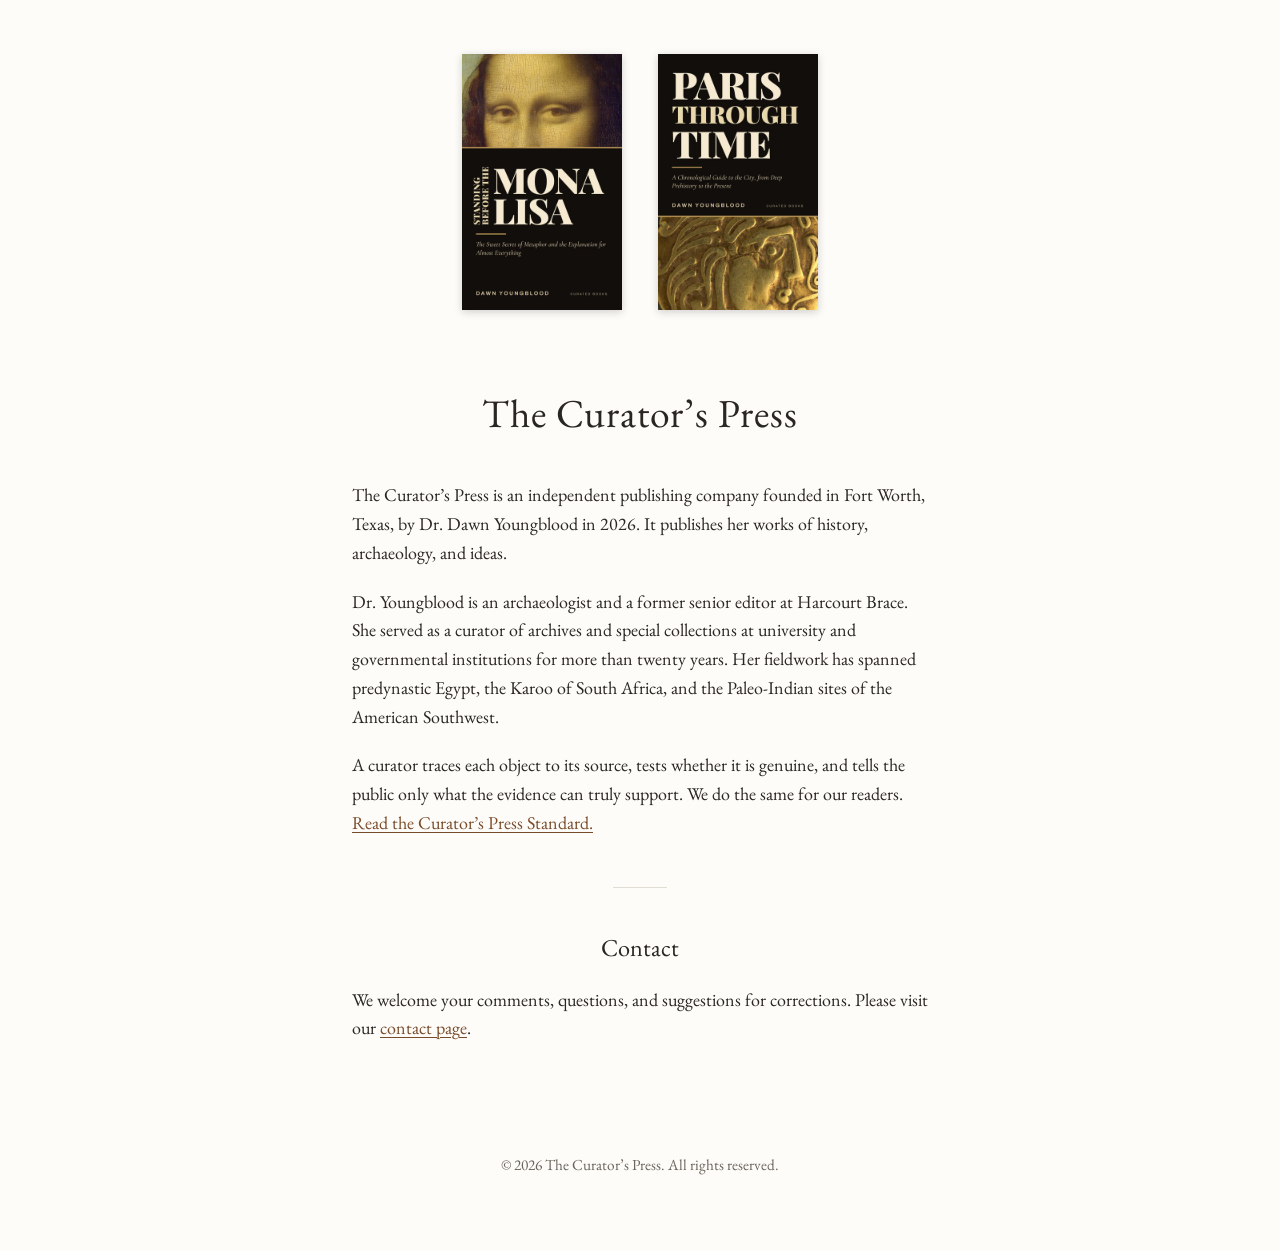
==== index.html @ b32bb32d "Add real covers, book pages with descriptions, and author-site contact link - Front covers for Stand" ====
<!doctype html>
<html lang="en">
<head>
  <meta charset="utf-8">
  <meta name="viewport" content="width=device-width, initial-scale=1">
  <link rel="preconnect" href="https://fonts.googleapis.com">
  <link rel="preconnect" href="https://fonts.gstatic.com" crossorigin>
  <link href="https://fonts.googleapis.com/css2?family=EB+Garamond:ital,wght@0,400;0,500;1,400&display=swap" rel="stylesheet">
  <link rel="stylesheet" href="/css/style.css">
  <title>The Curator’s Press</title>
  <meta name="description" content="An independent publisher in Fort Worth, Texas, presenting the works of Dr. Dawn Youngblood in history, archaeology, and ideas.">
</head>
<body>

  <!-- BOOK COVERS: one <a> per book. Each cover links to its book page in /books. -->
  <section class="shelf" aria-label="Books">
    <a href="/books/standing-before-the-mona-lisa.html" title="Standing Before the Mona Lisa"><img src="/images/covers/standing-before-the-mona-lisa.jpg" width="400" height="640" alt="Standing Before the Mona Lisa: The Sweet Secret of Metaphor and the Explanation for Almost Everything, by Dawn Youngblood"></a>
    <a href="/books/paris-through-time.html" title="Paris through Time"><img src="/images/covers/paris-through-time.jpg" width="400" height="640" alt="Paris through Time: A Chronological Guide to the City, from Deep Prehistory to the Present, by Dawn Youngblood"></a>
  </section>

  <main>
    <h1>The Curator’s Press</h1>

    <p>The Curator’s Press is an independent publishing company founded in Fort Worth, Texas, by Dr. Dawn Youngblood in 2026. It publishes her works of history, archaeology, and ideas.</p>

    <p>Dr. Youngblood is an archaeologist and a former senior editor at Harcourt Brace. She served as a curator of archives and special collections at university and governmental institutions for more than twenty years. Her fieldwork has spanned predynastic Egypt, the Karoo of South Africa, and the Paleo-Indian sites of the American Southwest.</p>

    <p>A curator traces each object to its source, tests whether it is genuine, and tells the public only what the evidence can truly support. We do the same for our readers. <a href="/standard.html">Read the Curator’s Press Standard.</a></p>

    <h2>Contact</h2>

    <p>We welcome your comments, questions, and suggestions for corrections. Please visit our <a href="https://www.dawnyoungblood.com/contact">contact page</a>.</p>
  </main>

  <footer>
    <p>© 2026 The Curator’s Press. All rights reserved.</p>
  </footer>

</body>
</html>
---- css/style.css ----
:root {
  --bg: #fdfcf9;
  --text: #2a2622;
  --muted: #6b645c;
  --accent: #7a4b2a;
  --rule: #e2ddd4;
  --measure: 34rem;
}

* { box-sizing: border-box; }

html { font-size: 112.5%; }

body {
  margin: 0;
  background: var(--bg);
  color: var(--text);
  font-family: "EB Garamond", Georgia, "Times New Roman", serif;
  line-height: 1.6;
  -webkit-font-smoothing: antialiased;
}

a { color: var(--accent); text-decoration-thickness: 1px; text-underline-offset: 3px; }
a:hover { color: var(--text); }

/* Book covers across the top */
.shelf {
  display: flex;
  flex-wrap: wrap;
  justify-content: center;
  gap: 2rem;
  padding: 3rem 1rem 1rem;
  max-width: 60rem;
  margin: 0 auto;
}
.shelf a { display: block; line-height: 0; }
.shelf img {
  width: 160px;
  height: auto;
  box-shadow: 0 2px 8px rgba(0, 0, 0, 0.18);
  transition: transform 0.2s ease, box-shadow 0.2s ease;
}
.shelf a:hover img,
.shelf a:focus-visible img {
  transform: translateY(-4px);
  box-shadow: 0 6px 16px rgba(0, 0, 0, 0.22);
}

main {
  max-width: var(--measure);
  margin: 0 auto;
  padding: 1.5rem 1rem 3rem;
}

h1 {
  font-weight: 400;
  font-size: 2.2rem;
  letter-spacing: 0.02em;
  text-align: center;
  margin: 1.5rem 0 2rem;
}
h2 {
  font-weight: 400;
  font-size: 1.35rem;
  text-align: center;
  margin: 2.75rem 0 1rem;
}
h2::before {
  content: "";
  display: block;
  width: 3rem;
  margin: 0 auto 2.25rem;
  border-top: 1px solid var(--rule);
}

p { margin: 0 0 1.1rem; }

nav.back { text-align: center; margin-top: 2.5rem; }

footer {
  text-align: center;
  color: var(--muted);
  font-size: 0.85rem;
  padding: 2rem 1rem 3rem;
}

@media (max-width: 480px) {
  html { font-size: 106%; }
  .shelf { gap: 1rem; padding-top: 2rem; }
  .shelf img { width: 130px; }
  h1 { font-size: 1.8rem; }
}

/* Book pages */
.book { max-width: 56rem; margin: 0 auto; padding: 3rem 1rem 2rem; display: grid; grid-template-columns: 240px 1fr; gap: 3rem; align-items: start; }
.book-covers img { display: block; width: 100%; height: auto; box-shadow: 0 2px 10px rgba(0, 0, 0, 0.2); }
.book-covers img + img { margin-top: 1.5rem; }
.book h1 { text-align: left; font-size: 2rem; line-height: 1.2; margin: 0 0 0.4rem; }
.book .subtitle { font-style: italic; font-size: 1.15rem; color: var(--muted); margin-bottom: 0.4rem; }
.book .author { letter-spacing: 0.08em; text-transform: uppercase; font-size: 0.85rem; margin-bottom: 1.75rem; }
.book .hook { font-weight: 500; }
.book ul { padding-left: 1.2rem; margin: 0 0 1.1rem; }
.book li { margin-bottom: 0.35rem; }
.buy { display: inline-block; margin: 0.5rem 0 1.5rem; padding: 0.55rem 1.4rem; border: 1px solid var(--accent); color: var(--accent); text-decoration: none; letter-spacing: 0.05em; }
.buy:hover { background: var(--accent); color: var(--bg); }
@media (max-width: 720px) {
  .book { grid-template-columns: 1fr; gap: 2rem; padding-top: 2rem; }
  .book-covers { max-width: 220px; margin: 0 auto; }
}
/* Hide a buy button until its Amazon link is filled in */
.buy[href="#"] { display: none; }
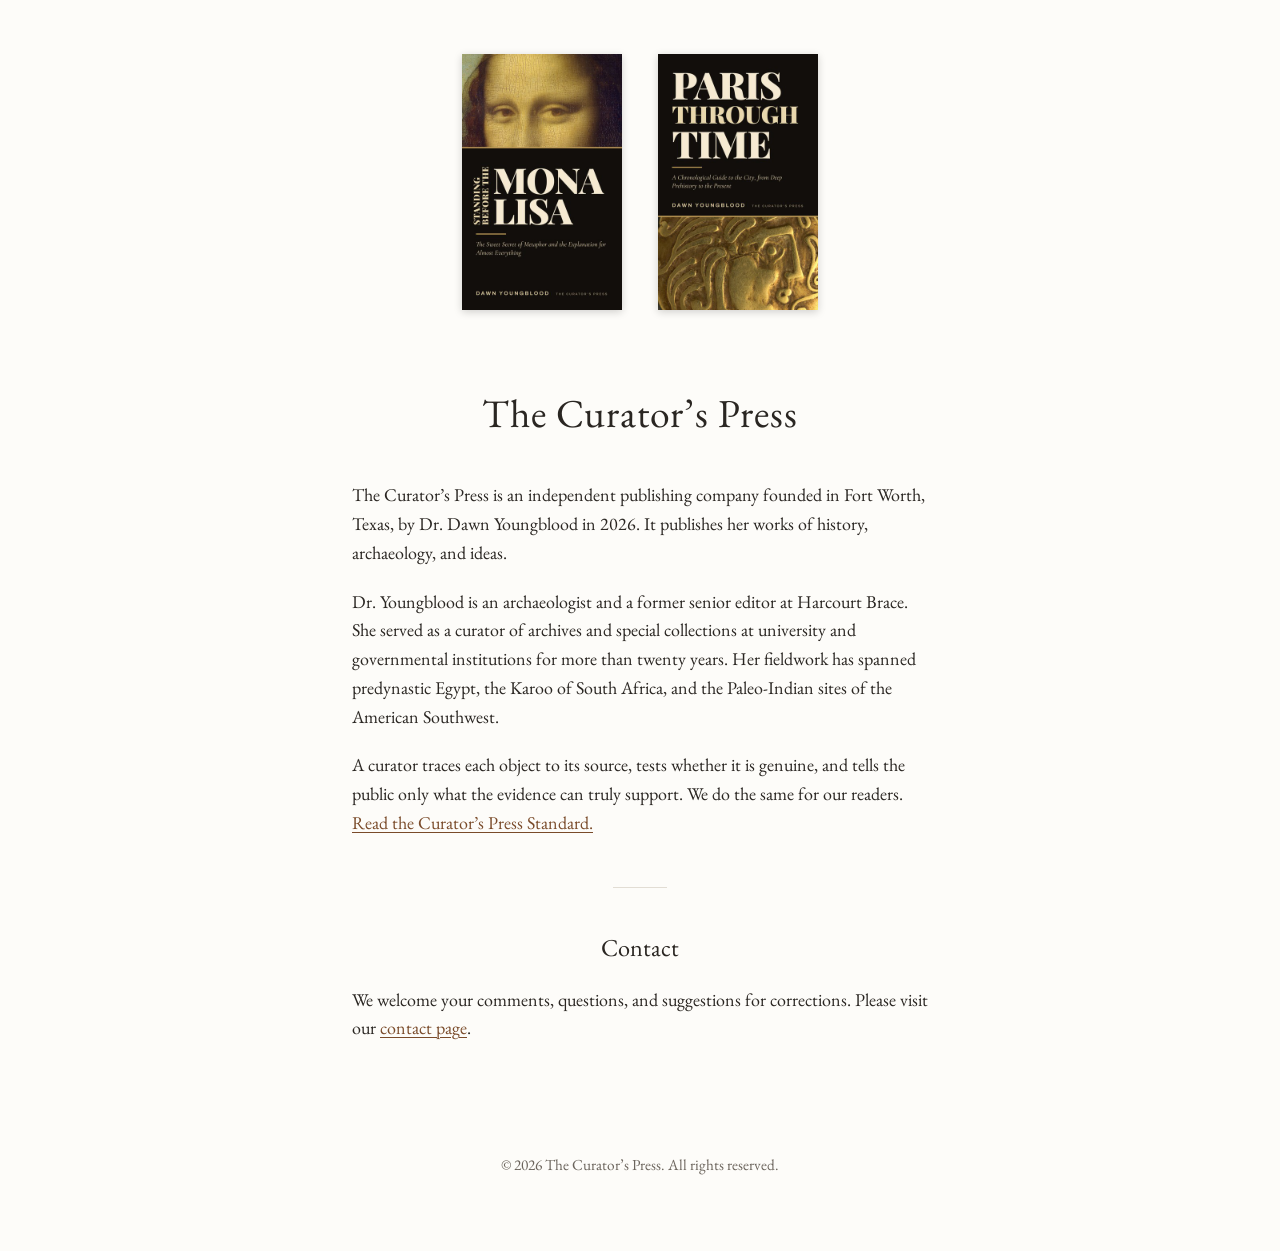
==== commit 45970f85: "Add favicon, social-media preview image and tags, and a 404 page Co-Authored-By: Claude Opus 5.5 <no" ====
--- a/index.html
+++ b/index.html
@@ -6,16 +6,23 @@
   <link rel="preconnect" href="https://fonts.googleapis.com">
   <link rel="preconnect" href="https://fonts.gstatic.com" crossorigin>
   <link href="https://fonts.googleapis.com/css2?family=EB+Garamond:ital,wght@0,400;0,500;1,400&display=swap" rel="stylesheet">
-  <link rel="stylesheet" href="/css/style.css">
+  <link rel="stylesheet" href="css/style.css">
   <title>The Curator’s Press</title>
   <meta name="description" content="An independent publisher in Fort Worth, Texas, presenting the works of Dr. Dawn Youngblood in history, archaeology, and ideas.">
+  <link rel="icon" href="images/favicon.svg" type="image/svg+xml">
+  <meta property="og:site_name" content="The Curator’s Press">
+  <meta property="og:title" content="The Curator’s Press">
+  <meta property="og:description" content="An independent publisher in Fort Worth, Texas, presenting the works of Dr. Dawn Youngblood in history, archaeology, and ideas.">
+  <meta property="og:image" content="https://thecuratorspress.com/images/share.jpg">
+  <meta property="og:url" content="https://thecuratorspress.com/">
+  <meta name="twitter:card" content="summary_large_image">
 </head>
 <body>
 
   <!-- BOOK COVERS: one <a> per book. Each cover links to its book page in /books. -->
   <section class="shelf" aria-label="Books">
-    <a href="/books/standing-before-the-mona-lisa.html" title="Standing Before the Mona Lisa"><img src="/images/covers/standing-before-the-mona-lisa.jpg" width="400" height="640" alt="Standing Before the Mona Lisa: The Sweet Secret of Metaphor and the Explanation for Almost Everything, by Dawn Youngblood"></a>
-    <a href="/books/paris-through-time.html" title="Paris through Time"><img src="/images/covers/paris-through-time.jpg" width="400" height="640" alt="Paris through Time: A Chronological Guide to the City, from Deep Prehistory to the Present, by Dawn Youngblood"></a>
+    <a href="books/standing-before-the-mona-lisa.html" title="Standing Before the Mona Lisa"><img src="images/covers/standing-before-the-mona-lisa.jpg" width="400" height="640" alt="Standing Before the Mona Lisa: The Sweet Secret of Metaphor and the Explanation for Almost Everything, by Dawn Youngblood"></a>
+    <a href="books/paris-through-time.html" title="Paris through Time"><img src="images/covers/paris-through-time.jpg" width="400" height="640" alt="Paris through Time: A Chronological Guide to the City, from Deep Prehistory to the Present, by Dawn Youngblood"></a>
   </section>
 
   <main>
@@ -25,7 +32,7 @@
 
     <p>Dr. Youngblood is an archaeologist and a former senior editor at Harcourt Brace. She served as a curator of archives and special collections at university and governmental institutions for more than twenty years. Her fieldwork has spanned predynastic Egypt, the Karoo of South Africa, and the Paleo-Indian sites of the American Southwest.</p>
 
-    <p>A curator traces each object to its source, tests whether it is genuine, and tells the public only what the evidence can truly support. We do the same for our readers. <a href="/standard.html">Read the Curator’s Press Standard.</a></p>
+    <p>A curator traces each object to its source, tests whether it is genuine, and tells the public only what the evidence can truly support. We do the same for our readers. <a href="standard.html">Read the Curator’s Press Standard.</a></p>
 
     <h2>Contact</h2>
 
--- a/css/style.css
+++ b/css/style.css
@@ -109,3 +109,9 @@
 }
 /* Hide a buy button until its Amazon link is filled in */
 .buy[href="#"] { display: none; }
+
+/* Standard page: the four standards */
+.standards { list-style: none; padding: 0; margin: 0.5rem 0 1.6rem; display: grid; gap: 0.9rem; }
+.standards li { padding-left: 1.9rem; position: relative; }
+.standards strong { font-weight: 500; }
+.standards li::before { content: "✓"; position: absolute; left: 0.2rem; color: var(--accent); }
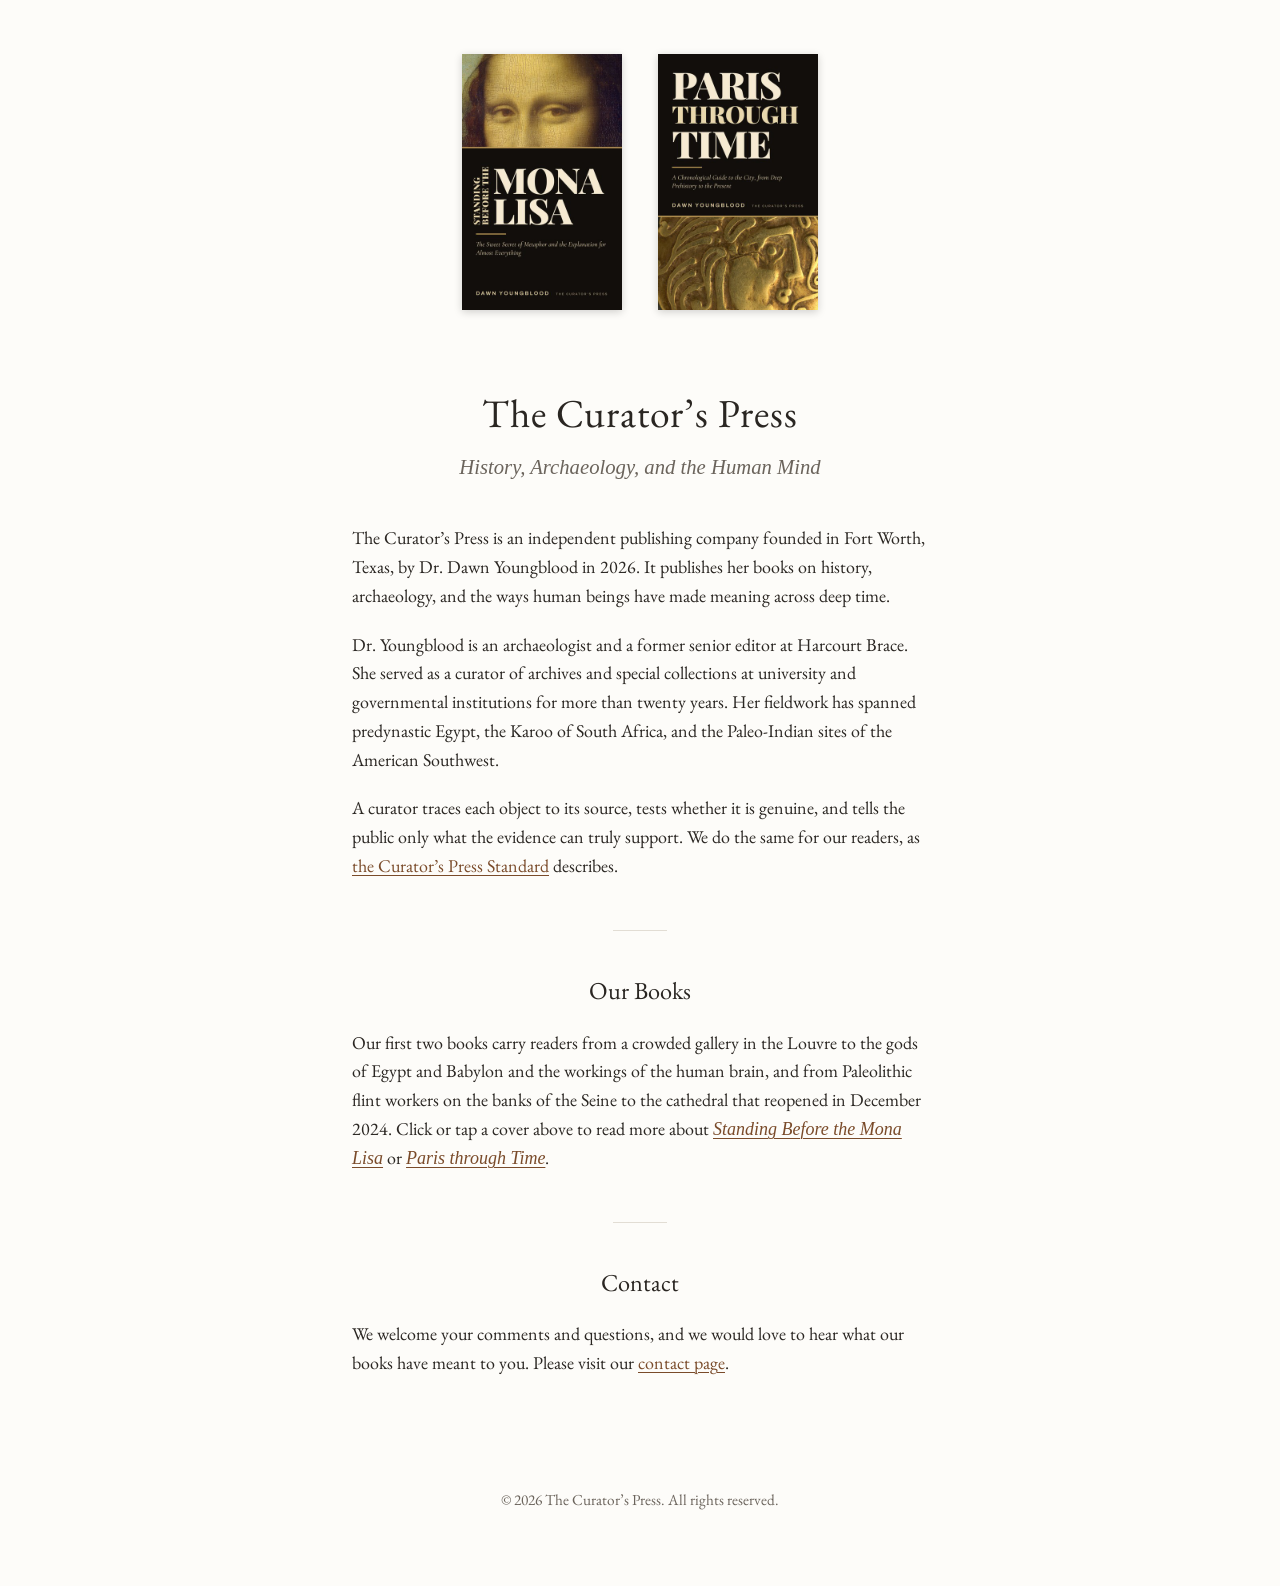
==== commit 9c77362e: "Home page: tagline, revised mission line, Our Books section, warmer contact line Co-Authored-By: Cla" ====
--- a/index.html
+++ b/index.html
@@ -8,11 +8,11 @@
   <link href="https://fonts.googleapis.com/css2?family=EB+Garamond:ital,wght@0,400;0,500;1,400&display=swap" rel="stylesheet">
   <link rel="stylesheet" href="css/style.css">
   <title>The Curator’s Press</title>
-  <meta name="description" content="An independent publisher in Fort Worth, Texas, presenting the works of Dr. Dawn Youngblood in history, archaeology, and ideas.">
+  <meta name="description" content="An independent publisher in Fort Worth, Texas, presenting the books of Dr. Dawn Youngblood on history, archaeology, and the human mind.">
   <link rel="icon" href="images/favicon.svg" type="image/svg+xml">
   <meta property="og:site_name" content="The Curator’s Press">
   <meta property="og:title" content="The Curator’s Press">
-  <meta property="og:description" content="An independent publisher in Fort Worth, Texas, presenting the works of Dr. Dawn Youngblood in history, archaeology, and ideas.">
+  <meta property="og:description" content="An independent publisher in Fort Worth, Texas, presenting the books of Dr. Dawn Youngblood on history, archaeology, and the human mind.">
   <meta property="og:image" content="https://thecuratorspress.com/images/share.jpg">
   <meta property="og:url" content="https://thecuratorspress.com/">
   <meta name="twitter:card" content="summary_large_image">
@@ -27,16 +27,21 @@
 
   <main>
     <h1>The Curator’s Press</h1>
+    <p class="tagline">History, Archaeology, and the Human Mind</p>
 
-    <p>The Curator’s Press is an independent publishing company founded in Fort Worth, Texas, by Dr. Dawn Youngblood in 2026. It publishes her works of history, archaeology, and ideas.</p>
+    <p>The Curator’s Press is an independent publishing company founded in Fort Worth, Texas, by Dr. Dawn Youngblood in 2026. It publishes her books on history, archaeology, and the ways human beings have made meaning across deep time.</p>
 
     <p>Dr. Youngblood is an archaeologist and a former senior editor at Harcourt Brace. She served as a curator of archives and special collections at university and governmental institutions for more than twenty years. Her fieldwork has spanned predynastic Egypt, the Karoo of South Africa, and the Paleo-Indian sites of the American Southwest.</p>
 
-    <p>A curator traces each object to its source, tests whether it is genuine, and tells the public only what the evidence can truly support. We do the same for our readers. <a href="standard.html">Read the Curator’s Press Standard.</a></p>
+    <p>A curator traces each object to its source, tests whether it is genuine, and tells the public only what the evidence can truly support. We do the same for our readers, as <a href="standard.html">the Curator’s Press Standard</a> describes.</p>
+
+    <h2>Our Books</h2>
+
+    <p>Our first two books carry readers from a crowded gallery in the Louvre to the gods of Egypt and Babylon and the workings of the human brain, and from Paleolithic flint workers on the banks of the Seine to the cathedral that reopened in December 2024. Click or tap a cover above to read more about <a href="books/standing-before-the-mona-lisa.html"><em>Standing Before the Mona Lisa</em></a> or <a href="books/paris-through-time.html"><em>Paris through Time</em></a>.</p>
 
     <h2>Contact</h2>
 
-    <p>We welcome your comments, questions, and suggestions for corrections. Please visit our <a href="https://www.dawnyoungblood.com/contact">contact page</a>.</p>
+    <p>We welcome your comments and questions, and we would love to hear what our books have meant to you. Please visit our <a href="https://www.dawnyoungblood.com/contact">contact page</a>.</p>
   </main>
 
   <footer>
--- a/css/style.css
+++ b/css/style.css
@@ -57,7 +57,14 @@
   font-size: 2.2rem;
   letter-spacing: 0.02em;
   text-align: center;
-  margin: 1.5rem 0 2rem;
+  margin: 1.5rem 0 0.3rem;
+}
+.tagline {
+  text-align: center;
+  font-style: italic;
+  font-size: 1.15rem;
+  color: var(--muted);
+  margin: 0 0 2.25rem;
 }
 h2 {
   font-weight: 400;
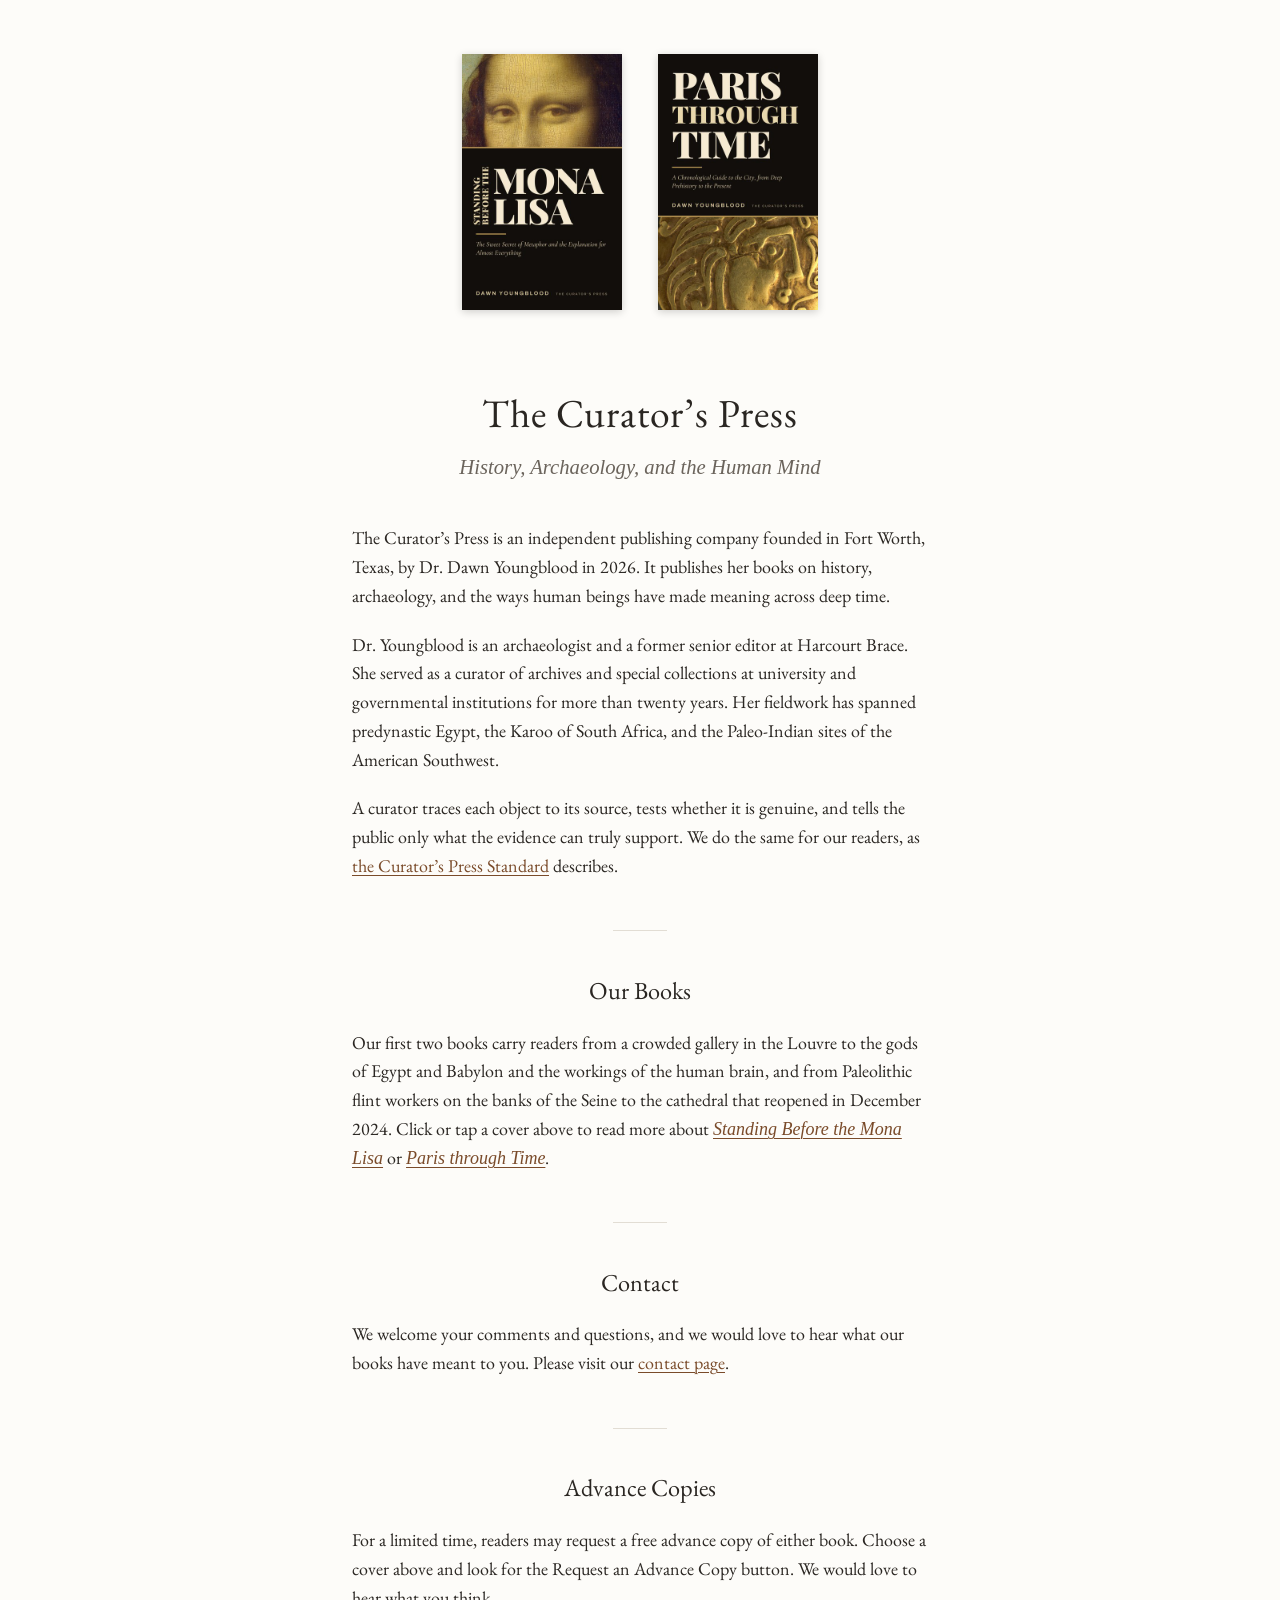
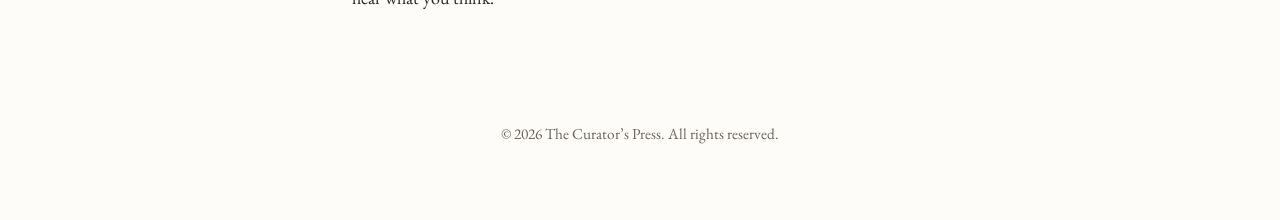
==== commit d08d99f7: "Home page: add Advance Copies closing section Co-Authored-By: Claude Opus 5.5 <noreply@anthropic.com" ====
--- a/index.html
+++ b/index.html
@@ -42,6 +42,10 @@
     <h2>Contact</h2>
 
     <p>We welcome your comments and questions, and we would love to hear what our books have meant to you. Please visit our <a href="https://www.dawnyoungblood.com/contact">contact page</a>.</p>
+
+    <h2>Advance Copies</h2>
+
+    <p>For a limited time, readers may request a free advance copy of either book. Choose a cover above and look for the Request an Advance Copy button. We would love to hear what you think.</p>
   </main>
 
   <footer>
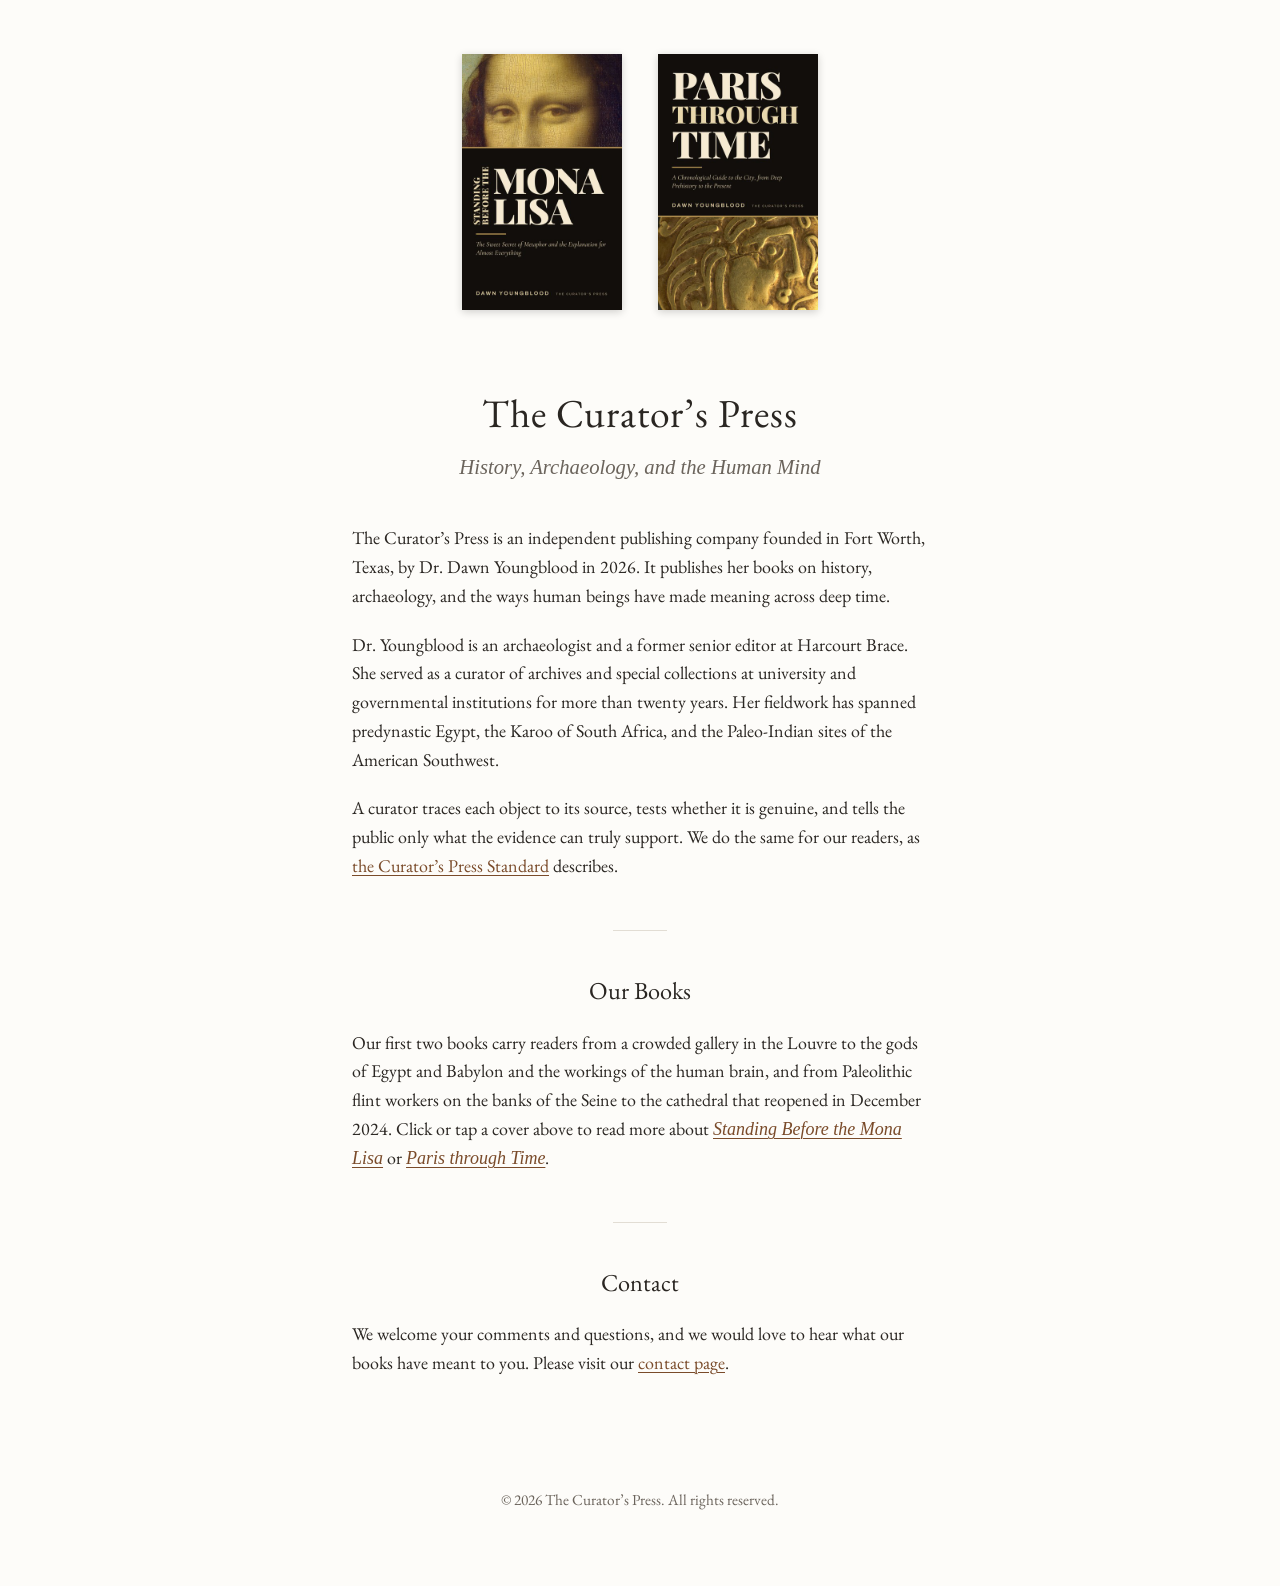
==== commit e4216359: "Home page: tagline, revised mission line, Our Books section, warmer contact line Co-Authored-By: Cla" ====
--- a/index.html
+++ b/index.html
@@ -42,10 +42,6 @@
     <h2>Contact</h2>
 
     <p>We welcome your comments and questions, and we would love to hear what our books have meant to you. Please visit our <a href="https://www.dawnyoungblood.com/contact">contact page</a>.</p>
-
-    <h2>Advance Copies</h2>
-
-    <p>For a limited time, readers may request a free advance copy of either book. Choose a cover above and look for the Request an Advance Copy button. We would love to hear what you think.</p>
   </main>
 
   <footer>
--- a/css/style.css
+++ b/css/style.css
@@ -122,3 +122,10 @@
 .standards li { padding-left: 1.9rem; position: relative; }
 .standards strong { font-weight: 500; }
 .standards li::before { content: "✓"; position: absolute; left: 0.2rem; color: var(--accent); }
+
+/* Advance copy request */
+.arc { margin: 0 0 2rem; }
+.arc-note { margin: 0 0 0.4rem; font-size: 0.8rem; letter-spacing: 0.12em; text-transform: uppercase; color: var(--accent); }
+.arc-button { display: inline-block; padding: 0.6rem 1.5rem; background: var(--accent); color: var(--bg); text-decoration: none; letter-spacing: 0.05em; }
+.arc-button:hover, .arc-button:focus-visible { background: var(--text); color: var(--bg); }
+.arc-alt { margin: 0.6rem 0 0; font-size: 0.9rem; color: var(--muted); }
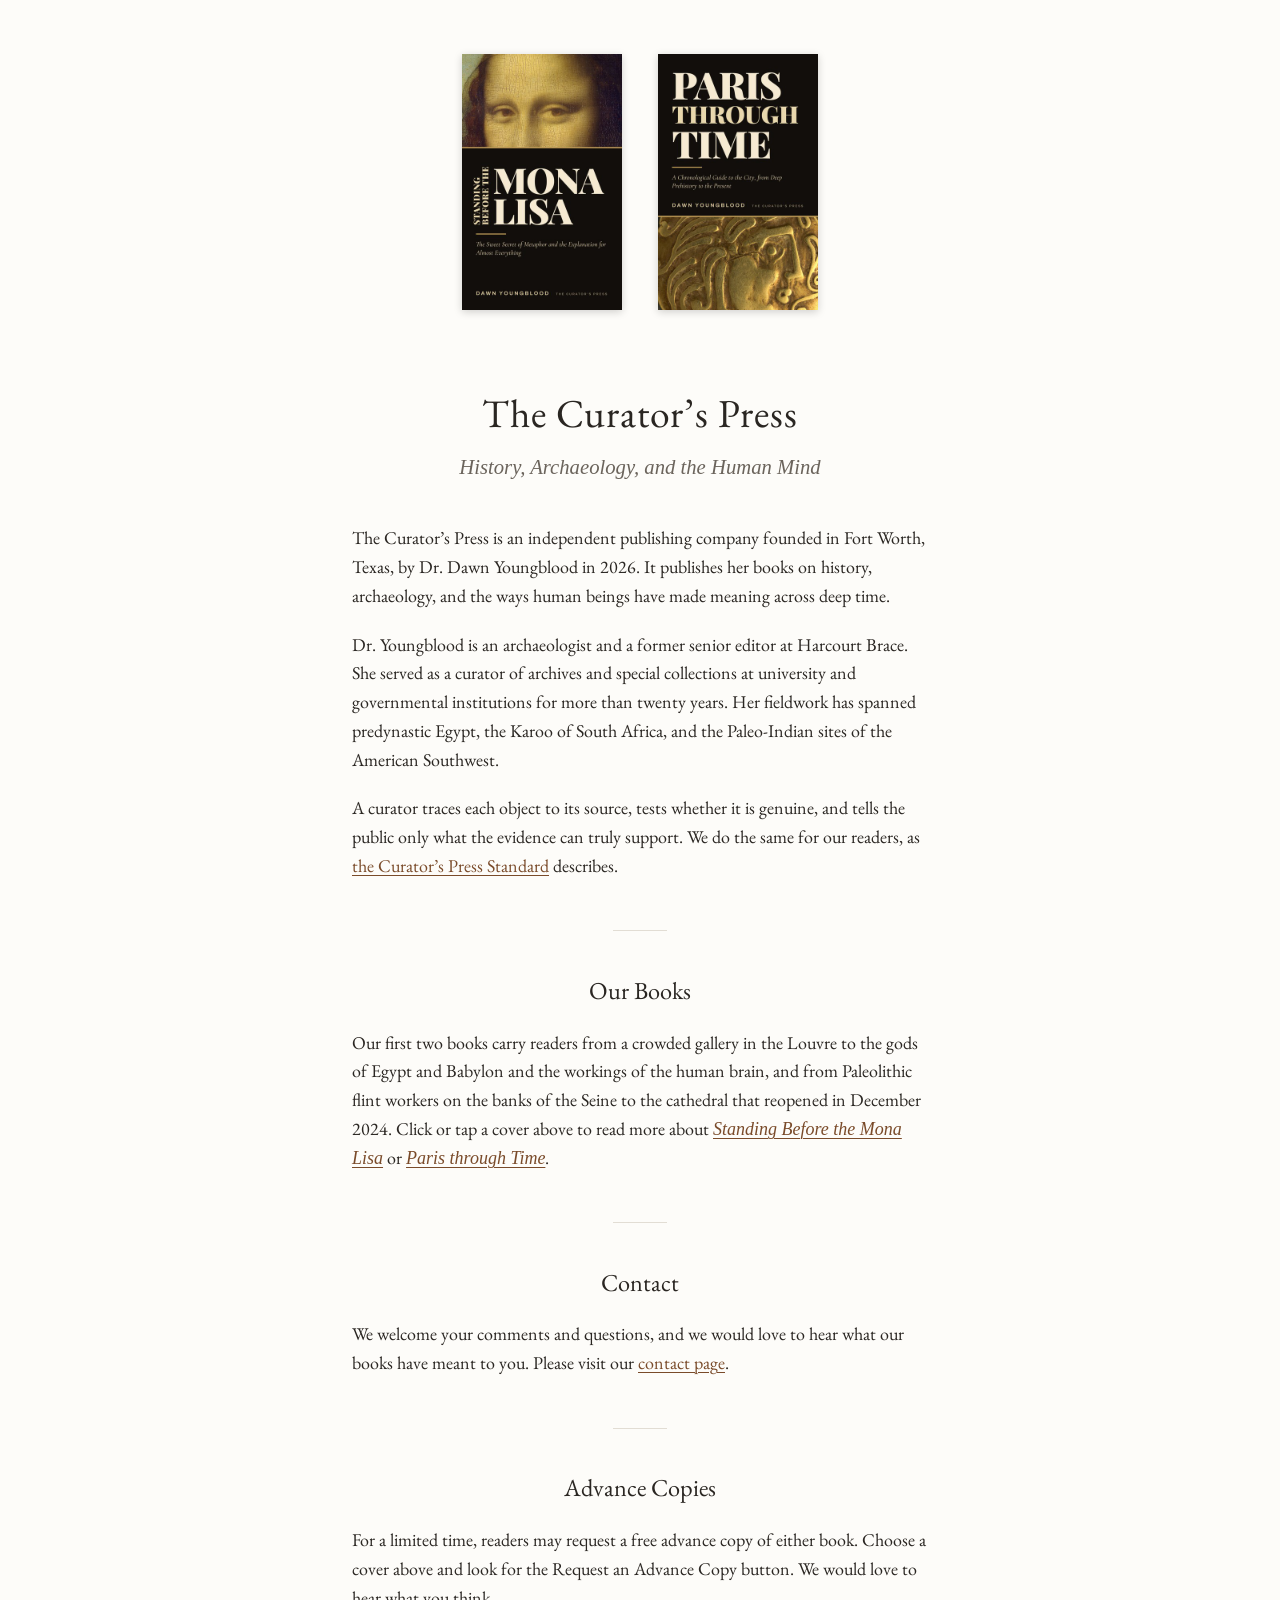
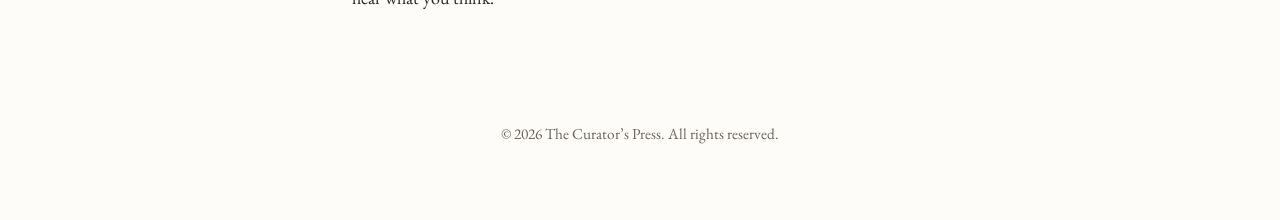
==== commit 92428777: "Publish advance-copy offer to the live site Co-Authored-By: Claude Opus 5.5 <noreply@anthropic.com> " ====
--- a/index.html
+++ b/index.html
@@ -42,6 +42,10 @@
     <h2>Contact</h2>
 
     <p>We welcome your comments and questions, and we would love to hear what our books have meant to you. Please visit our <a href="https://www.dawnyoungblood.com/contact">contact page</a>.</p>
+
+    <h2>Advance Copies</h2>
+
+    <p>For a limited time, readers may request a free advance copy of either book. Choose a cover above and look for the Request an Advance Copy button. We would love to hear what you think.</p>
   </main>
 
   <footer>
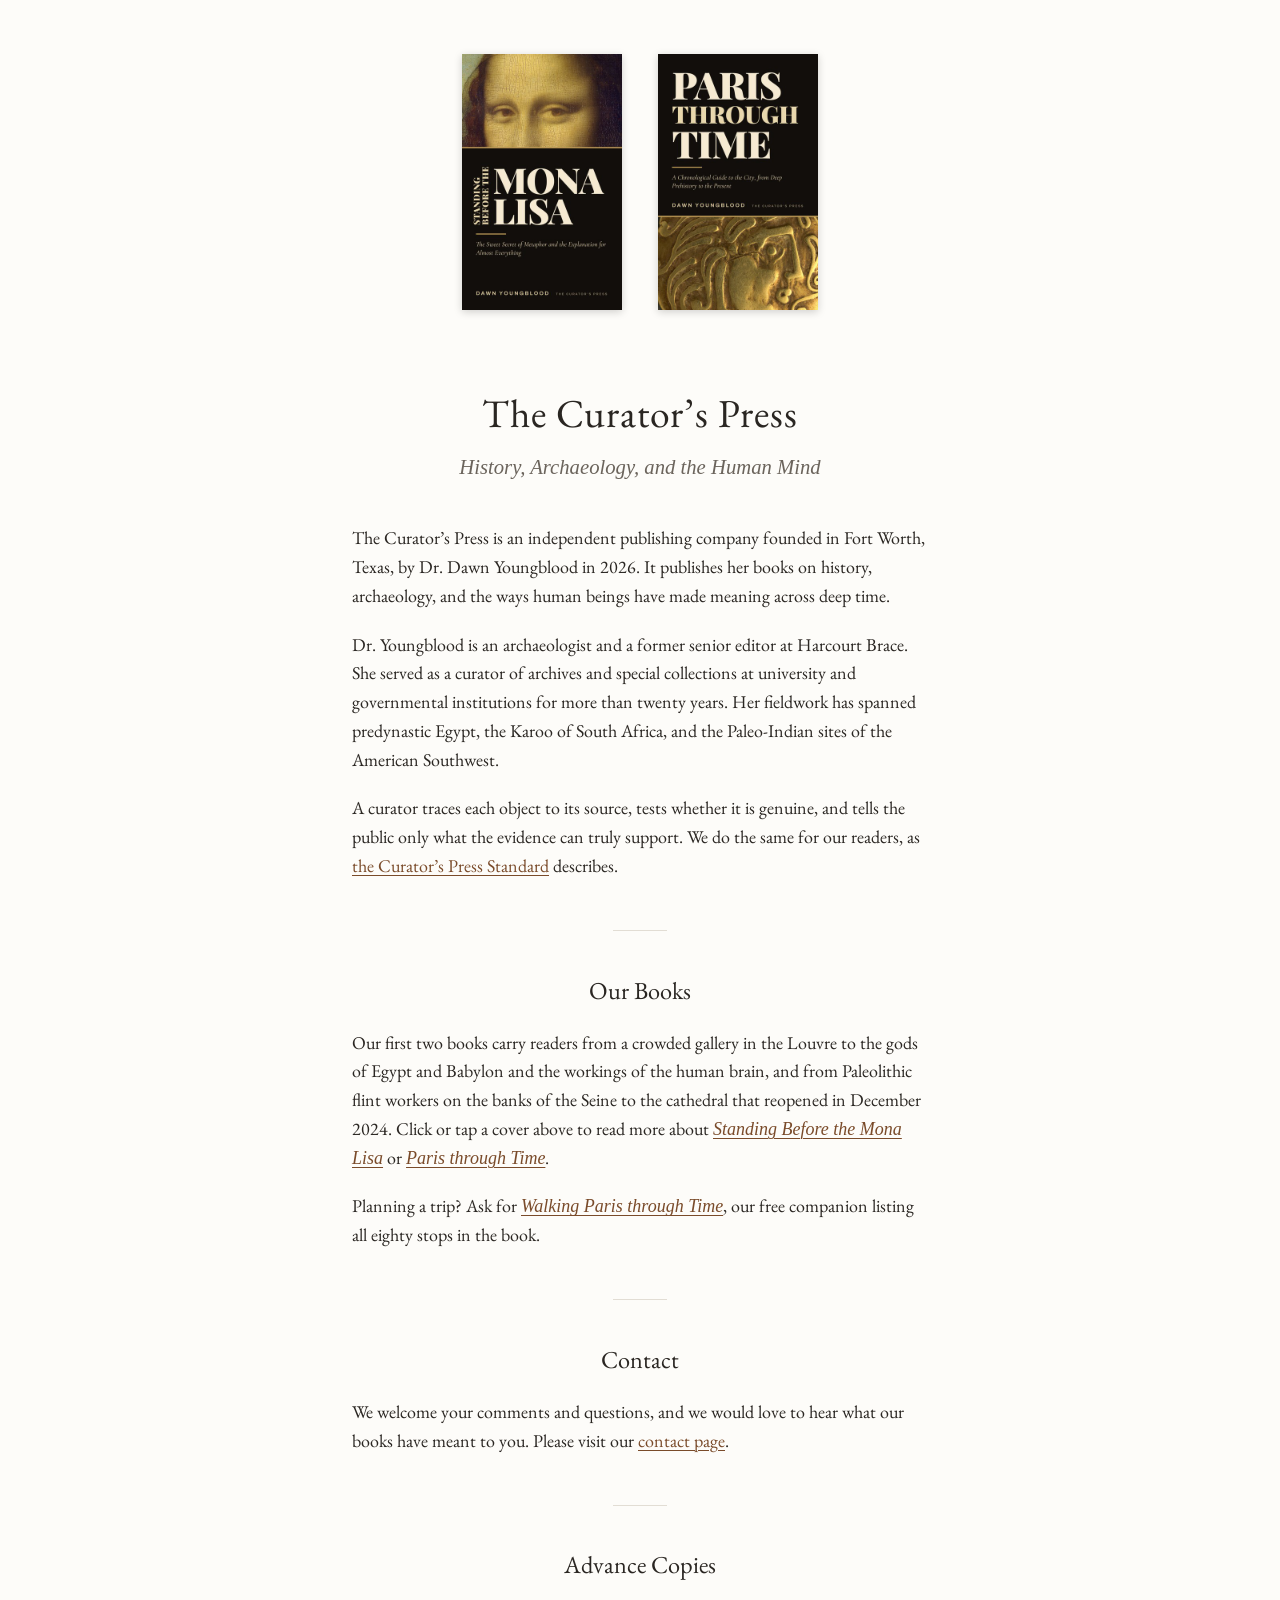
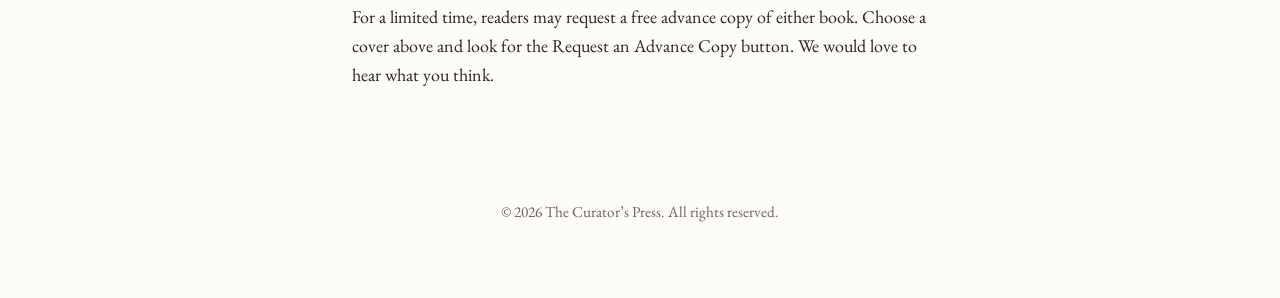
==== commit 717d9784: "Add Walking Paris through Time request page and links New page offering the free walking companion b" ====
--- a/index.html
+++ b/index.html
@@ -39,6 +39,8 @@
 
     <p>Our first two books carry readers from a crowded gallery in the Louvre to the gods of Egypt and Babylon and the workings of the human brain, and from Paleolithic flint workers on the banks of the Seine to the cathedral that reopened in December 2024. Click or tap a cover above to read more about <a href="books/standing-before-the-mona-lisa.html"><em>Standing Before the Mona Lisa</em></a> or <a href="books/paris-through-time.html"><em>Paris through Time</em></a>.</p>
 
+    <p>Planning a trip? Ask for <a href="walking-paris-through-time.html"><em>Walking Paris through Time</em></a>, our free companion listing all eighty stops in the book.</p>
+
     <h2>Contact</h2>
 
     <p>We welcome your comments and questions, and we would love to hear what our books have meant to you. Please visit our <a href="https://www.dawnyoungblood.com/contact">contact page</a>.</p>
--- a/css/style.css
+++ b/css/style.css
@@ -129,3 +129,11 @@
 .arc-button { display: inline-block; padding: 0.6rem 1.5rem; background: var(--accent); color: var(--bg); text-decoration: none; letter-spacing: 0.05em; }
 .arc-button:hover, .arc-button:focus-visible { background: var(--text); color: var(--bg); }
 .arc-alt { margin: 0.6rem 0 0; font-size: 0.9rem; color: var(--muted); }
+
+/* Walking companion */
+.walk h1 { margin-top: .3rem; }
+.walk .arc-note { text-align: center; }
+.walk .arc { text-align: center; margin-top: 1.5rem; }
+.walk-preview { display: block; width: 100%; height: auto; margin: 1.5rem 0 0; box-shadow: 0 2px 10px rgba(0, 0, 0, 0.12); }
+main.walk { max-width: 40rem; }
+.free-walk { margin: 0 0 1.6rem; padding: .7rem 1rem; border-left: 3px solid var(--accent); background: #f6f1e7; }
